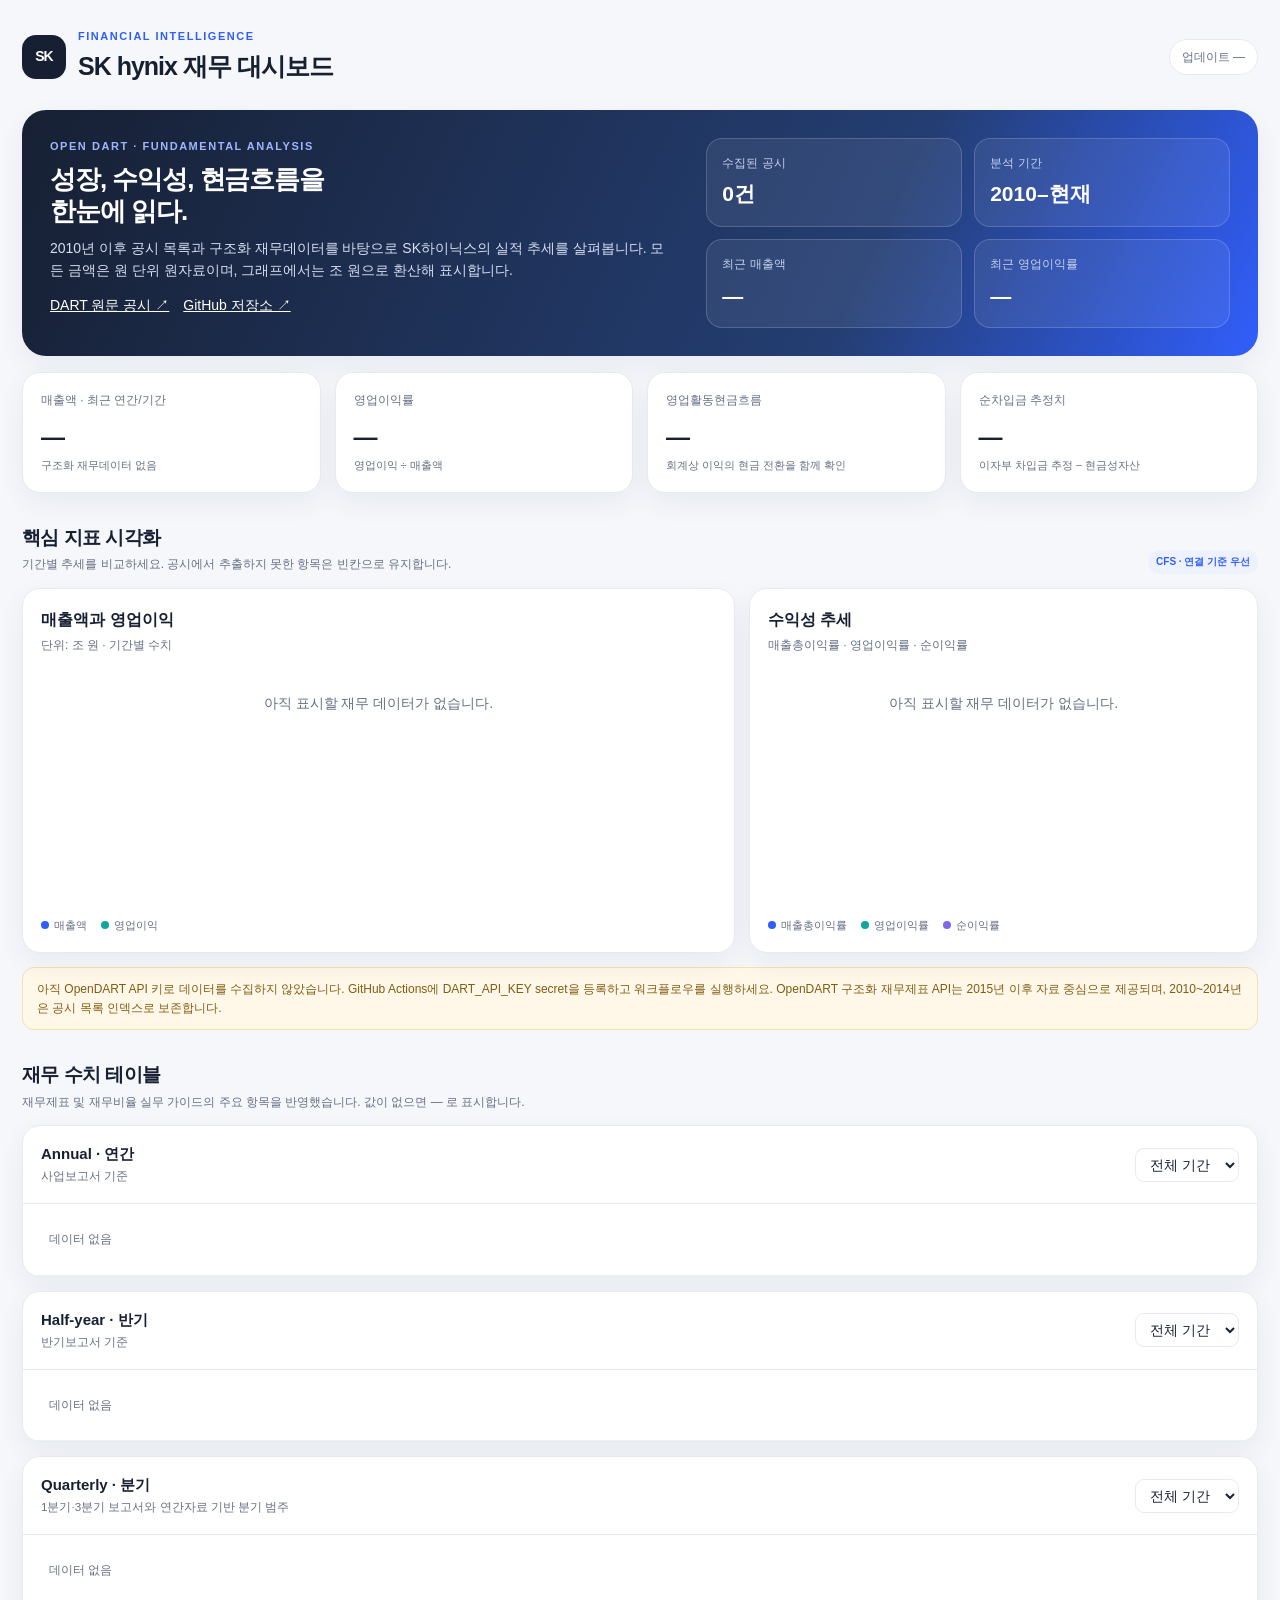
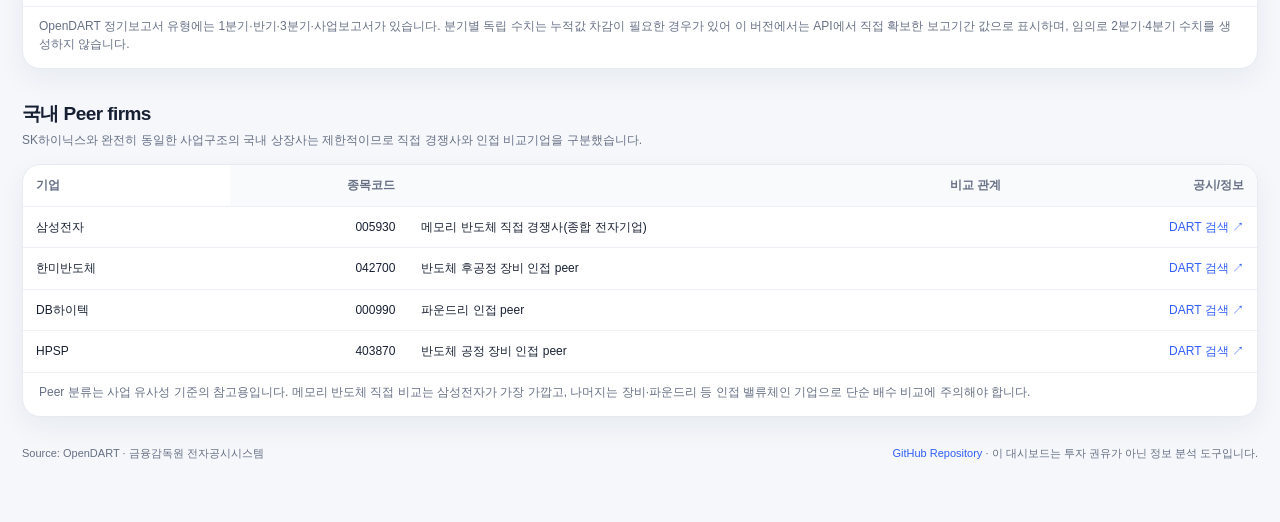
==== docs/index.html @ 1433624b "Add files via upload" ====
<!doctype html>
<html lang="ko"><head><meta charset="utf-8"><meta name="viewport" content="width=device-width,initial-scale=1"><meta name="description" content="SK hynix OpenDART 재무 데이터 분석 대시보드"><title>SK hynix | Financial Intelligence</title>
<style>
:root{--bg:#f5f7fb;--card:#fff;--ink:#172033;--muted:#667085;--line:#e6eaf1;--blue:#315efb;--teal:#10a6a0;--violet:#8067e8;--orange:#f49b43;--shadow:0 10px 28px rgba(25,40,75,.06)}*{box-sizing:border-box}body{margin:0;background:var(--bg);color:var(--ink);font:14px/1.55 Inter,-apple-system,BlinkMacSystemFont,"Segoe UI",sans-serif}a{color:var(--blue);text-decoration:none}.wrap{max-width:1320px;margin:auto;padding:28px 22px 60px}.top{display:flex;align-items:center;justify-content:space-between;gap:16px;margin-bottom:24px}.brand{display:flex;gap:12px;align-items:center}.logo{width:44px;height:44px;border-radius:14px;background:#172033;color:white;display:grid;place-items:center;font-weight:800;letter-spacing:-1px}.eyebrow{color:var(--blue);font-size:11px;font-weight:800;letter-spacing:.14em;text-transform:uppercase}.top h1{margin:2px 0 0;font-size:25px;letter-spacing:-.04em}.updated{font-size:12px;color:var(--muted);background:#fff;border:1px solid var(--line);border-radius:99px;padding:8px 12px}.hero{background:linear-gradient(115deg,#172033,#243e73 68%,#315efb);border-radius:24px;padding:28px;color:white;display:grid;grid-template-columns:1.2fr 1fr;gap:28px;box-shadow:var(--shadow)}.hero h2{font-size:26px;line-height:1.25;margin:8px 0 10px;letter-spacing:-.04em}.hero p{color:#d6def2;margin:0;max-width:620px}.hero .eyebrow{color:#9eb6ff}.hero-stats{display:grid;grid-template-columns:repeat(2,minmax(0,1fr));gap:12px}.hero-stat{padding:15px;border:1px solid #ffffff2b;background:#ffffff12;border-radius:16px}.hero-stat span{display:block;color:#c4d1ed;font-size:12px}.hero-stat strong{font-size:21px;display:block;margin-top:6px}.section-head{display:flex;justify-content:space-between;align-items:end;gap:16px;margin:30px 0 14px}.section-head h2{margin:0;font-size:19px;letter-spacing:-.03em}.section-head p{margin:3px 0 0;color:var(--muted);font-size:12px}.kpis{display:grid;grid-template-columns:repeat(4,minmax(0,1fr));gap:14px;margin-top:16px}.card{background:var(--card);border:1px solid var(--line);border-radius:18px;padding:18px;box-shadow:var(--shadow);min-width:0}.kpi-label{font-size:12px;color:var(--muted)}.kpi-value{font-size:24px;font-weight:750;letter-spacing:-.04em;margin:8px 0 2px}.kpi-note{font-size:11px;color:var(--muted)}.charts{display:grid;grid-template-columns:1.4fr 1fr;gap:14px}.chart-title{font-weight:700;margin:0 0 4px}.chart-sub{color:var(--muted);font-size:12px;margin-bottom:12px}.chart{height:250px;position:relative}.chart svg{width:100%;height:100%;overflow:visible}.legend{display:flex;gap:14px;flex-wrap:wrap;color:var(--muted);font-size:11px}.dot{display:inline-block;width:8px;height:8px;border-radius:50%;margin-right:5px}.table-card{padding:0;overflow:hidden}.table-top{display:flex;justify-content:space-between;align-items:center;padding:16px 18px;border-bottom:1px solid var(--line);gap:12px}.table-top h3{margin:0;font-size:15px}.table-top small{color:var(--muted)}.table-wrap{overflow:auto}table{border-collapse:collapse;width:100%;font-size:12px;white-space:nowrap}th,td{text-align:right;padding:11px 13px;border-bottom:1px solid #edf0f5}th{background:#f9fafc;color:#667085;font-weight:700;position:sticky;top:0}th:first-child,td:first-child{text-align:left;position:sticky;left:0;background:inherit}tbody tr:hover{background:#f8faff}.empty{padding:26px;text-align:center;color:var(--muted)}.pill{display:inline-flex;padding:4px 8px;border-radius:99px;background:#eef2ff;color:#315efb;font-size:10px;font-weight:700}.note{font-size:12px;color:var(--muted);margin-top:10px}.foot{margin-top:28px;color:var(--muted);font-size:11px;display:flex;justify-content:space-between;gap:16px;flex-wrap:wrap}.warning{background:#fff8e8;border:1px solid #f4dfae;color:#805b13;padding:12px 14px;border-radius:12px;margin-top:14px;font-size:12px}.filter{font:inherit;border:1px solid var(--line);background:white;border-radius:9px;padding:7px 10px;color:var(--ink)}@media(max-width:850px){.hero{grid-template-columns:1fr}.kpis{grid-template-columns:repeat(2,minmax(0,1fr))}.charts{grid-template-columns:1fr}.top{align-items:flex-start;flex-direction:column}}@media(max-width:480px){.wrap{padding:18px 12px 40px}.hero{padding:20px}.hero h2{font-size:22px}.kpi-value{font-size:20px}.kpis{gap:9px}.card{padding:14px}}
</style></head><body><main class="wrap">
<header class="top"><div class="brand"><div class="logo">SK</div><div><div class="eyebrow">Financial Intelligence</div><h1>SK hynix 재무 대시보드</h1></div></div><div class="updated" id="updated">데이터 불러오는 중…</div></header>
<section class="hero"><div><div class="eyebrow">OPEN DART · FUNDAMENTAL ANALYSIS</div><h2>성장, 수익성, 현금흐름을<br>한눈에 읽다.</h2><p>2010년 이후 공시 목록과 구조화 재무데이터를 바탕으로 SK하이닉스의 실적 추세를 살펴봅니다. 모든 금액은 원 단위 원자료이며, 그래프에서는 조 원으로 환산해 표시합니다.</p><p style="margin-top:14px"><a style="color:white;text-decoration:underline" href="https://dart.fss.or.kr/" target="_blank" rel="noreferrer">DART 원문 공시 ↗</a>　<a style="color:white;text-decoration:underline" href="https://github.com/HSC-Class02/jh_skhynix" target="_blank" rel="noreferrer">GitHub 저장소 ↗</a></p></div><div class="hero-stats"><div class="hero-stat"><span>수집된 공시</span><strong id="filingCount">—</strong></div><div class="hero-stat"><span>분석 기간</span><strong id="periodRange">—</strong></div><div class="hero-stat"><span>최근 매출액</span><strong id="heroRevenue">—</strong></div><div class="hero-stat"><span>최근 영업이익률</span><strong id="heroMargin">—</strong></div></div></section>
<section class="kpis"><div class="card"><div class="kpi-label">매출액 · 최근 연간/기간</div><div class="kpi-value" id="kRevenue">—</div><div class="kpi-note" id="kRevenueNote">공시 재무제표 기준</div></div><div class="card"><div class="kpi-label">영업이익률</div><div class="kpi-value" id="kMargin">—</div><div class="kpi-note">영업이익 ÷ 매출액</div></div><div class="card"><div class="kpi-label">영업활동현금흐름</div><div class="kpi-value" id="kCfo">—</div><div class="kpi-note">회계상 이익의 현금 전환을 함께 확인</div></div><div class="card"><div class="kpi-label">순차입금 추정치</div><div class="kpi-value" id="kDebt">—</div><div class="kpi-note">이자부 차입금 추정 − 현금성자산</div></div></section>
<div class="section-head"><div><h2>핵심 지표 시각화</h2><p>기간별 추세를 비교하세요. 공시에서 추출하지 못한 항목은 빈칸으로 유지합니다.</p></div><span class="pill">CFS · 연결 기준 우선</span></div>
<section class="charts"><div class="card"><h3 class="chart-title">매출액과 영업이익</h3><div class="chart-sub">단위: 조 원 · 기간별 수치</div><div class="chart" id="trendChart"><div class="empty">재무 데이터를 불러오는 중…</div></div><div class="legend"><span><i class="dot" style="background:#315efb"></i>매출액</span><span><i class="dot" style="background:#10a6a0"></i>영업이익</span></div></div><div class="card"><h3 class="chart-title">수익성 추세</h3><div class="chart-sub">매출총이익률 · 영업이익률 · 순이익률</div><div class="chart" id="marginChart"><div class="empty">재무 데이터를 불러오는 중…</div></div><div class="legend"><span><i class="dot" style="background:#315efb"></i>매출총이익률</span><span><i class="dot" style="background:#10a6a0"></i>영업이익률</span><span><i class="dot" style="background:#8067e8"></i>순이익률</span></div></div></section>
<div class="warning" id="coverageNote">참고: OpenDART 구조화 재무제표 API는 2015년 이후 자료 중심으로 제공됩니다. 2010~2014년은 공시 목록을 보존하며, 구조화 API에서 확보하지 못한 재무수치는 임의로 채우지 않습니다. 일부 비율은 원문 계정과목 표기 차이 및 평균 잔액 필요 여부에 따라 제한될 수 있습니다.</div>
<div class="section-head"><div><h2>재무 수치 테이블</h2><p>재무제표 및 재무비율 실무 가이드의 주요 항목을 반영했습니다. 값이 없으면 — 로 표시합니다.</p></div></div>
<div class="card table-card"><div class="table-top"><div><h3>Annual · 연간</h3><small>사업보고서 기준</small></div><select class="filter" id="annualLimit"><option value="all">전체 기간</option><option value="10">최근 10개</option><option value="5">최근 5개</option></select></div><div class="table-wrap"><table id="annualTable"></table></div></div>
<div class="card table-card" style="margin-top:14px"><div class="table-top"><div><h3>Half-year · 반기</h3><small>반기보고서 기준</small></div><select class="filter" id="halfLimit"><option value="all">전체 기간</option><option value="10">최근 10개</option><option value="5">최근 5개</option></select></div><div class="table-wrap"><table id="halfTable"></table></div></div>
<div class="card table-card" style="margin-top:14px"><div class="table-top"><div><h3>Quarterly · 분기</h3><small>1분기·3분기 보고서와 연간자료 기반 분기 범주</small></div><select class="filter" id="quarterLimit"><option value="all">전체 기간</option><option value="10">최근 10개</option><option value="5">최근 5개</option></select></div><div class="table-wrap"><table id="quarterTable"></table></div><div class="note" style="padding:0 16px 14px">OpenDART 정기보고서 유형에는 1분기·반기·3분기·사업보고서가 있습니다. 분기별 독립 수치는 누적값 차감이 필요한 경우가 있어 이 버전에서는 API에서 직접 확보한 보고기간 값으로 표시하며, 임의로 2분기·4분기 수치를 생성하지 않습니다.</div></div>
<div class="section-head"><div><h2>국내 Peer firms</h2><p>SK하이닉스와 완전히 동일한 사업구조의 국내 상장사는 제한적이므로 직접 경쟁사와 인접 비교기업을 구분했습니다.</p></div></div>
<div class="card table-card"><div class="table-wrap"><table id="peerTable"></table></div><div class="note" style="padding:0 16px 14px">Peer 분류는 사업 유사성 기준의 참고용입니다. 메모리 반도체 직접 비교는 삼성전자가 가장 가깝고, 나머지는 장비·파운드리 등 인접 밸류체인 기업으로 단순 배수 비교에 주의해야 합니다.</div></div>
<footer class="foot"><span>Source: OpenDART · 금융감독원 전자공시시스템</span><span><a href="https://github.com/HSC-Class02/jh_skhynix">GitHub Repository</a> · 이 대시보드는 투자 권유가 아닌 정보 분석 도구입니다.</span></footer>
</main><script>
const moneyKeys=[['매출액','revenue'],['매출총이익','gross_profit'],['판매비와관리비','sga'],['영업이익','operating_income'],['세전이익','pretax_income'],['당기순이익','net_income'],['지배주주순이익','controlling_net_income'],['총자산','total_assets'],['현금및현금성자산','cash_and_equivalents'],['매출채권','accounts_receivable'],['재고자산','inventory'],['총부채','total_liabilities'],['이자부차입금 추정','interest_bearing_debt_estimate'],['자본총계','total_equity'],['영업활동현금흐름','operating_cash_flow'],['투자활동현금흐름','investing_cash_flow'],['재무활동현금흐름','financing_cash_flow'],['CAPEX 추정','capex_estimate'],['FCF 추정','free_cash_flow_estimate']];
const ratioKeys=[['매출총이익률','gross_margin'],['영업이익률','operating_margin'],['순이익률','net_margin'],['EBITDA 마진','ebitda_margin'],['유동비율','current_ratio'],['부채비율','debt_to_equity'],['자기자본비율','equity_ratio'],['차입금의존도 추정','debt_to_assets'],['이자보상배율','interest_coverage'],['순차입금 추정','net_debt_estimate'],['CFO/순이익','cfo_to_net_income'],['매출증가율','revenue_growth'],['ROA','roa'],['ROE','roe'],['총자산회전율','total_asset_turnover'],['순차입금/EBITDA 추정','net_debt_to_ebitda']];
const fmtMoney=v=>v==null||!Number.isFinite(v)?'—':(Math.abs(v)>=1e12?(v/1e12).toFixed(2)+'조':Math.abs(v)>=1e8?(v/1e8).toFixed(1)+'억':Math.round(v).toLocaleString('ko-KR'));
const fmtRatio=(v,k)=>v==null||!Number.isFinite(v)?'—':(['gross_margin','operating_margin','net_margin','ebitda_margin','equity_ratio','debt_to_assets','revenue_growth','roa','roe'].includes(k)?(v*100).toFixed(1)+'%':(['current_ratio','debt_to_equity','interest_coverage','cfo_to_net_income','total_asset_turnover','net_debt_to_ebitda'].includes(k)?v.toFixed(2)+'x':fmtMoney(v)));
const fmtTril=v=>v==null||!Number.isFinite(v)?null:v/1e12;
function svgLineChart(el,series,labels,percent=false){const w=640,h=240,p={l:44,r:16,t:14,b:34},iw=w-p.l-p.r,ih=h-p.t-p.b;let vals=series.flatMap(s=>s.values.filter(v=>v!=null&&Number.isFinite(v)));if(!vals.length){el.innerHTML='<div class="empty">아직 표시할 재무 데이터가 없습니다.</div>';return}let min=percent?Math.min(-10,...vals):Math.min(0,...vals),max=percent?Math.max(10,...vals):Math.max(1,...vals);if(max===min)max=min+1;const x=i=>p.l+(labels.length<=1?iw/2:i*iw/(labels.length-1)),y=v=>p.t+(max-v)*ih/(max-min);let out=`<svg viewBox="0 0 ${w} ${h}" role="img" aria-label="재무 지표 선 그래프">`;for(let j=0;j<5;j++){let val=min+(max-min)*j/4,yy=y(val);out+=`<line x1="${p.l}" y1="${yy}" x2="${w-p.r}" y2="${yy}" stroke="#e9edf4"/><text x="${p.l-8}" y="${yy+4}" font-size="10" fill="#8791a4" text-anchor="end">${percent?val.toFixed(0)+'%':val.toFixed(1)}</text>`}labels.forEach((l,i)=>{if(labels.length<9||i%Math.ceil(labels.length/7)===0||i===labels.length-1)out+=`<text x="${x(i)}" y="${h-9}" font-size="10" fill="#8791a4" text-anchor="middle">${l}</text>`});series.forEach(s=>{let pts=s.values.map((v,i)=>v==null?null:`${x(i)},${y(v)}`).filter(Boolean);out+=`<polyline fill="none" stroke="${s.color}" stroke-width="2.8" stroke-linecap="round" stroke-linejoin="round" points="${pts.join(' ')}"/>`;s.values.forEach((v,i)=>{if(v!=null&&Number.isFinite(v))out+=`<circle cx="${x(i)}" cy="${y(v)}" r="3.2" fill="${s.color}"/>`})});out+='</svg>';el.innerHTML=out}
function renderTable(id,rows){const table=document.getElementById(id);const cols=[['기간',r=>r.year+' '+({annual:'Annual',half_year:'Half-year',q1:'Q1',q3:'Q3'}[r.period]||r.period)],...moneyKeys.map(([n,k])=>[n,r=>fmtMoney(r[k])]),...ratioKeys.map(([n,k])=>[n,r=>fmtRatio(r[k],k)])];table.innerHTML='<thead><tr>'+cols.map(c=>'<th>'+c[0]+'</th>').join('')+'</tr></thead><tbody>'+rows.map(r=>'<tr>'+cols.map((c,i)=>'<td>'+c[1](r)+'</td>').join('')+'</tr>').join('')+'</tbody>';if(!rows.length)table.innerHTML='<tbody><tr><td class="empty">데이터 없음</td></tr></tbody>'}
function limitRows(rows,id){const n=document.getElementById(id).value;return n==='all'?rows:rows.slice(-Number(n))}
async function init(){try{const res=await fetch('data/financials.json',{cache:'no-store'});if(!res.ok)throw new Error('data/financials.json을 찾을 수 없습니다.');const d=await res.json();const periods=(d.periods||[]).slice().sort((a,b)=>a.year-b.year||({q1:1,half_year:2,q3:3,annual:4}[a.period]||0)-({q1:1,half_year:2,q3:3,annual:4}[b.period]||0));const latest=periods[periods.length-1];document.getElementById('updated').textContent='업데이트 '+(d.updated_at||'—');document.getElementById('filingCount').textContent=(d.filings||[]).length.toLocaleString()+'건';document.getElementById('periodRange').textContent=periods.length?periods[0].year+'–'+periods[periods.length-1].year:'2010–현재';document.getElementById('heroRevenue').textContent=latest?fmtMoney(latest.revenue):'—';document.getElementById('heroMargin').textContent=latest?fmtRatio(latest.operating_margin,'operating_margin'):'—';document.getElementById('kRevenue').textContent=latest?fmtMoney(latest.revenue):'—';document.getElementById('kRevenueNote').textContent=latest?latest.year+' '+latest.period:'구조화 재무데이터 없음';document.getElementById('kMargin').textContent=latest?fmtRatio(latest.operating_margin,'operating_margin'):'—';document.getElementById('kCfo').textContent=latest?fmtMoney(latest.operating_cash_flow):'—';document.getElementById('kDebt').textContent=latest?fmtMoney(latest.net_debt_estimate):'—';
const chartRows=periods.filter(r=>r.revenue!=null);const trend=chartRows.slice(-10), labels=trend.map(r=>String(r.year)+(r.period==='annual'?' A':r.period==='half_year'?' H':r.period==='q1'?' Q1':' Q3'));svgLineChart(document.getElementById('trendChart'),[{name:'매출액',color:'#315efb',values:trend.map(r=>fmtTril(r.revenue))},{name:'영업이익',color:'#10a6a0',values:trend.map(r=>fmtTril(r.operating_income))}],labels,false);const mr=chartRows.slice(-10);svgLineChart(document.getElementById('marginChart'),[{name:'매출총이익률',color:'#315efb',values:mr.map(r=>r.gross_margin==null?null:r.gross_margin*100)},{name:'영업이익률',color:'#10a6a0',values:mr.map(r=>r.operating_margin==null?null:r.operating_margin*100)},{name:'순이익률',color:'#8067e8',values:mr.map(r=>r.net_margin==null?null:r.net_margin*100)}],mr.map(r=>String(r.year)+(r.period==='annual'?' A':r.period==='half_year'?' H':r.period==='q1'?' Q1':' Q3')),true);
const annual=periods.filter(r=>r.period==='annual'),half=periods.filter(r=>r.period==='half_year'),quarter=periods.filter(r=>['q1','q3'].includes(r.period));const rerender=()=>{renderTable('annualTable',limitRows(annual,'annualLimit'));renderTable('halfTable',limitRows(half,'halfLimit'));renderTable('quarterTable',limitRows(quarter,'quarterLimit'))};['annualLimit','halfLimit','quarterLimit'].forEach(id=>document.getElementById(id).addEventListener('change',rerender));rerender();const peers=d.peer_firms||[];document.getElementById('peerTable').innerHTML='<thead><tr><th>기업</th><th>종목코드</th><th>비교 관계</th><th>공시/정보</th></tr></thead><tbody>'+peers.map(p=>`<tr><td style="text-align:left">${p.name}</td><td>${p.ticker}</td><td style="text-align:left">${p.relationship}</td><td><a href="https://dart.fss.or.kr/dsab001/main.do?autoSearch=true&textCrpNm=${encodeURIComponent(p.name)}" target="_blank" rel="noreferrer">DART 검색 ↗</a></td></tr>`).join('')+'</tbody>';document.getElementById('coverageNote').textContent=d.data_note||'자료 범위 및 산출 기준을 확인하세요.';
}catch(e){document.getElementById('updated').textContent='데이터 로드 실패';document.querySelectorAll('.chart').forEach(el=>el.innerHTML='<div class="empty">데이터를 불러오지 못했습니다. GitHub Actions 실행 로그와 docs/data/financials.json을 확인하세요.</div>');console.error(e)}}init();
</script></body></html>
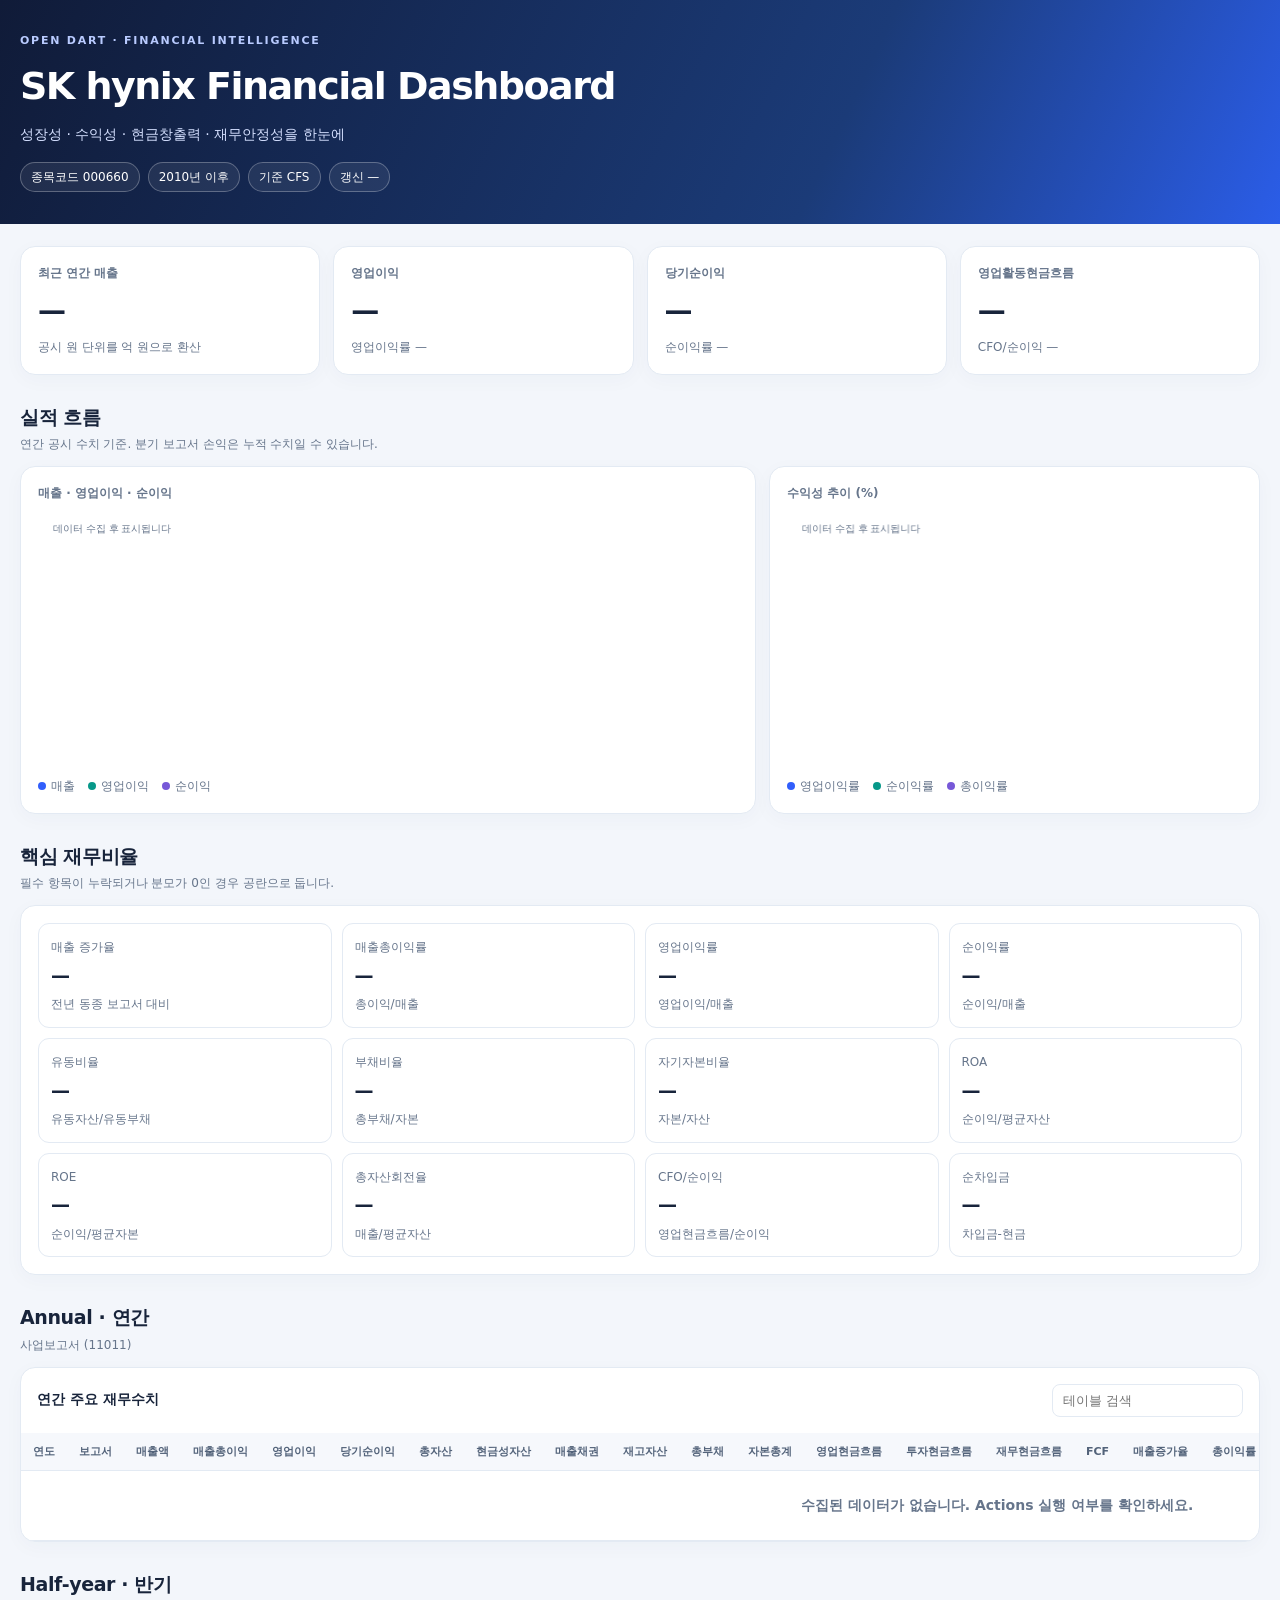
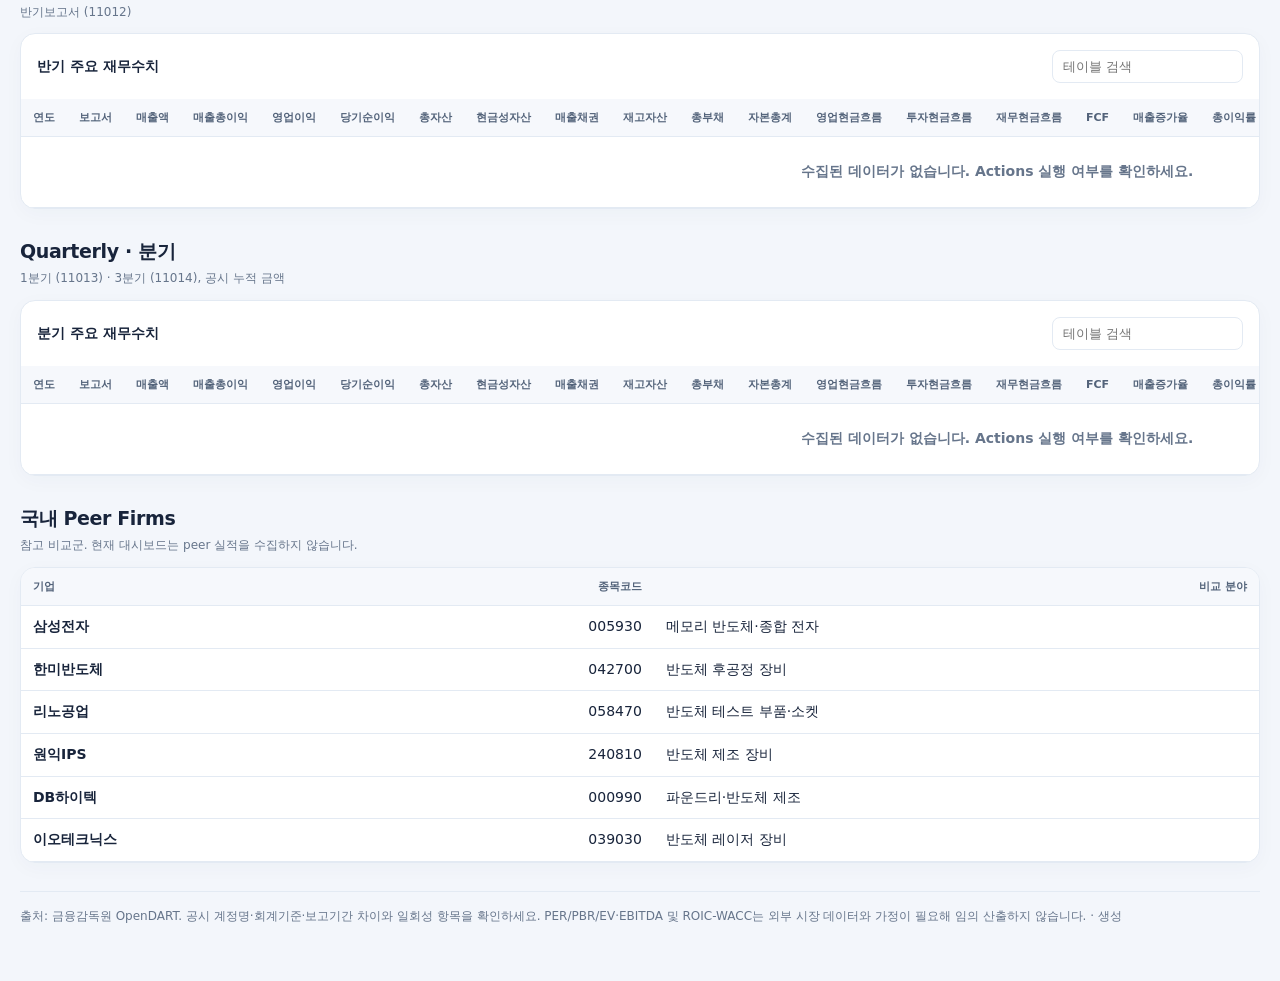
==== commit f745dabf: "Add files via upload" ====
--- a/docs/index.html
+++ b/docs/index.html
@@ -1,32 +1,34 @@
-<!doctype html>
-<html lang="ko"><head><meta charset="utf-8"><meta name="viewport" content="width=device-width,initial-scale=1"><meta name="description" content="SK hynix OpenDART 재무 데이터 분석 대시보드"><title>SK hynix | Financial Intelligence</title>
-<style>
-:root{--bg:#f5f7fb;--card:#fff;--ink:#172033;--muted:#667085;--line:#e6eaf1;--blue:#315efb;--teal:#10a6a0;--violet:#8067e8;--orange:#f49b43;--shadow:0 10px 28px rgba(25,40,75,.06)}*{box-sizing:border-box}body{margin:0;background:var(--bg);color:var(--ink);font:14px/1.55 Inter,-apple-system,BlinkMacSystemFont,"Segoe UI",sans-serif}a{color:var(--blue);text-decoration:none}.wrap{max-width:1320px;margin:auto;padding:28px 22px 60px}.top{display:flex;align-items:center;justify-content:space-between;gap:16px;margin-bottom:24px}.brand{display:flex;gap:12px;align-items:center}.logo{width:44px;height:44px;border-radius:14px;background:#172033;color:white;display:grid;place-items:center;font-weight:800;letter-spacing:-1px}.eyebrow{color:var(--blue);font-size:11px;font-weight:800;letter-spacing:.14em;text-transform:uppercase}.top h1{margin:2px 0 0;font-size:25px;letter-spacing:-.04em}.updated{font-size:12px;color:var(--muted);background:#fff;border:1px solid var(--line);border-radius:99px;padding:8px 12px}.hero{background:linear-gradient(115deg,#172033,#243e73 68%,#315efb);border-radius:24px;padding:28px;color:white;display:grid;grid-template-columns:1.2fr 1fr;gap:28px;box-shadow:var(--shadow)}.hero h2{font-size:26px;line-height:1.25;margin:8px 0 10px;letter-spacing:-.04em}.hero p{color:#d6def2;margin:0;max-width:620px}.hero .eyebrow{color:#9eb6ff}.hero-stats{display:grid;grid-template-columns:repeat(2,minmax(0,1fr));gap:12px}.hero-stat{padding:15px;border:1px solid #ffffff2b;background:#ffffff12;border-radius:16px}.hero-stat span{display:block;color:#c4d1ed;font-size:12px}.hero-stat strong{font-size:21px;display:block;margin-top:6px}.section-head{display:flex;justify-content:space-between;align-items:end;gap:16px;margin:30px 0 14px}.section-head h2{margin:0;font-size:19px;letter-spacing:-.03em}.section-head p{margin:3px 0 0;color:var(--muted);font-size:12px}.kpis{display:grid;grid-template-columns:repeat(4,minmax(0,1fr));gap:14px;margin-top:16px}.card{background:var(--card);border:1px solid var(--line);border-radius:18px;padding:18px;box-shadow:var(--shadow);min-width:0}.kpi-label{font-size:12px;color:var(--muted)}.kpi-value{font-size:24px;font-weight:750;letter-spacing:-.04em;margin:8px 0 2px}.kpi-note{font-size:11px;color:var(--muted)}.charts{display:grid;grid-template-columns:1.4fr 1fr;gap:14px}.chart-title{font-weight:700;margin:0 0 4px}.chart-sub{color:var(--muted);font-size:12px;margin-bottom:12px}.chart{height:250px;position:relative}.chart svg{width:100%;height:100%;overflow:visible}.legend{display:flex;gap:14px;flex-wrap:wrap;color:var(--muted);font-size:11px}.dot{display:inline-block;width:8px;height:8px;border-radius:50%;margin-right:5px}.table-card{padding:0;overflow:hidden}.table-top{display:flex;justify-content:space-between;align-items:center;padding:16px 18px;border-bottom:1px solid var(--line);gap:12px}.table-top h3{margin:0;font-size:15px}.table-top small{color:var(--muted)}.table-wrap{overflow:auto}table{border-collapse:collapse;width:100%;font-size:12px;white-space:nowrap}th,td{text-align:right;padding:11px 13px;border-bottom:1px solid #edf0f5}th{background:#f9fafc;color:#667085;font-weight:700;position:sticky;top:0}th:first-child,td:first-child{text-align:left;position:sticky;left:0;background:inherit}tbody tr:hover{background:#f8faff}.empty{padding:26px;text-align:center;color:var(--muted)}.pill{display:inline-flex;padding:4px 8px;border-radius:99px;background:#eef2ff;color:#315efb;font-size:10px;font-weight:700}.note{font-size:12px;color:var(--muted);margin-top:10px}.foot{margin-top:28px;color:var(--muted);font-size:11px;display:flex;justify-content:space-between;gap:16px;flex-wrap:wrap}.warning{background:#fff8e8;border:1px solid #f4dfae;color:#805b13;padding:12px 14px;border-radius:12px;margin-top:14px;font-size:12px}.filter{font:inherit;border:1px solid var(--line);background:white;border-radius:9px;padding:7px 10px;color:var(--ink)}@media(max-width:850px){.hero{grid-template-columns:1fr}.kpis{grid-template-columns:repeat(2,minmax(0,1fr))}.charts{grid-template-columns:1fr}.top{align-items:flex-start;flex-direction:column}}@media(max-width:480px){.wrap{padding:18px 12px 40px}.hero{padding:20px}.hero h2{font-size:22px}.kpi-value{font-size:20px}.kpis{gap:9px}.card{padding:14px}}
-</style></head><body><main class="wrap">
-<header class="top"><div class="brand"><div class="logo">SK</div><div><div class="eyebrow">Financial Intelligence</div><h1>SK hynix 재무 대시보드</h1></div></div><div class="updated" id="updated">데이터 불러오는 중…</div></header>
-<section class="hero"><div><div class="eyebrow">OPEN DART · FUNDAMENTAL ANALYSIS</div><h2>성장, 수익성, 현금흐름을<br>한눈에 읽다.</h2><p>2010년 이후 공시 목록과 구조화 재무데이터를 바탕으로 SK하이닉스의 실적 추세를 살펴봅니다. 모든 금액은 원 단위 원자료이며, 그래프에서는 조 원으로 환산해 표시합니다.</p><p style="margin-top:14px"><a style="color:white;text-decoration:underline" href="https://dart.fss.or.kr/" target="_blank" rel="noreferrer">DART 원문 공시 ↗</a>　<a style="color:white;text-decoration:underline" href="https://github.com/HSC-Class02/jh_skhynix" target="_blank" rel="noreferrer">GitHub 저장소 ↗</a></p></div><div class="hero-stats"><div class="hero-stat"><span>수집된 공시</span><strong id="filingCount">—</strong></div><div class="hero-stat"><span>분석 기간</span><strong id="periodRange">—</strong></div><div class="hero-stat"><span>최근 매출액</span><strong id="heroRevenue">—</strong></div><div class="hero-stat"><span>최근 영업이익률</span><strong id="heroMargin">—</strong></div></div></section>
-<section class="kpis"><div class="card"><div class="kpi-label">매출액 · 최근 연간/기간</div><div class="kpi-value" id="kRevenue">—</div><div class="kpi-note" id="kRevenueNote">공시 재무제표 기준</div></div><div class="card"><div class="kpi-label">영업이익률</div><div class="kpi-value" id="kMargin">—</div><div class="kpi-note">영업이익 ÷ 매출액</div></div><div class="card"><div class="kpi-label">영업활동현금흐름</div><div class="kpi-value" id="kCfo">—</div><div class="kpi-note">회계상 이익의 현금 전환을 함께 확인</div></div><div class="card"><div class="kpi-label">순차입금 추정치</div><div class="kpi-value" id="kDebt">—</div><div class="kpi-note">이자부 차입금 추정 − 현금성자산</div></div></section>
-<div class="section-head"><div><h2>핵심 지표 시각화</h2><p>기간별 추세를 비교하세요. 공시에서 추출하지 못한 항목은 빈칸으로 유지합니다.</p></div><span class="pill">CFS · 연결 기준 우선</span></div>
-<section class="charts"><div class="card"><h3 class="chart-title">매출액과 영업이익</h3><div class="chart-sub">단위: 조 원 · 기간별 수치</div><div class="chart" id="trendChart"><div class="empty">재무 데이터를 불러오는 중…</div></div><div class="legend"><span><i class="dot" style="background:#315efb"></i>매출액</span><span><i class="dot" style="background:#10a6a0"></i>영업이익</span></div></div><div class="card"><h3 class="chart-title">수익성 추세</h3><div class="chart-sub">매출총이익률 · 영업이익률 · 순이익률</div><div class="chart" id="marginChart"><div class="empty">재무 데이터를 불러오는 중…</div></div><div class="legend"><span><i class="dot" style="background:#315efb"></i>매출총이익률</span><span><i class="dot" style="background:#10a6a0"></i>영업이익률</span><span><i class="dot" style="background:#8067e8"></i>순이익률</span></div></div></section>
-<div class="warning" id="coverageNote">참고: OpenDART 구조화 재무제표 API는 2015년 이후 자료 중심으로 제공됩니다. 2010~2014년은 공시 목록을 보존하며, 구조화 API에서 확보하지 못한 재무수치는 임의로 채우지 않습니다. 일부 비율은 원문 계정과목 표기 차이 및 평균 잔액 필요 여부에 따라 제한될 수 있습니다.</div>
-<div class="section-head"><div><h2>재무 수치 테이블</h2><p>재무제표 및 재무비율 실무 가이드의 주요 항목을 반영했습니다. 값이 없으면 — 로 표시합니다.</p></div></div>
-<div class="card table-card"><div class="table-top"><div><h3>Annual · 연간</h3><small>사업보고서 기준</small></div><select class="filter" id="annualLimit"><option value="all">전체 기간</option><option value="10">최근 10개</option><option value="5">최근 5개</option></select></div><div class="table-wrap"><table id="annualTable"></table></div></div>
-<div class="card table-card" style="margin-top:14px"><div class="table-top"><div><h3>Half-year · 반기</h3><small>반기보고서 기준</small></div><select class="filter" id="halfLimit"><option value="all">전체 기간</option><option value="10">최근 10개</option><option value="5">최근 5개</option></select></div><div class="table-wrap"><table id="halfTable"></table></div></div>
-<div class="card table-card" style="margin-top:14px"><div class="table-top"><div><h3>Quarterly · 분기</h3><small>1분기·3분기 보고서와 연간자료 기반 분기 범주</small></div><select class="filter" id="quarterLimit"><option value="all">전체 기간</option><option value="10">최근 10개</option><option value="5">최근 5개</option></select></div><div class="table-wrap"><table id="quarterTable"></table></div><div class="note" style="padding:0 16px 14px">OpenDART 정기보고서 유형에는 1분기·반기·3분기·사업보고서가 있습니다. 분기별 독립 수치는 누적값 차감이 필요한 경우가 있어 이 버전에서는 API에서 직접 확보한 보고기간 값으로 표시하며, 임의로 2분기·4분기 수치를 생성하지 않습니다.</div></div>
-<div class="section-head"><div><h2>국내 Peer firms</h2><p>SK하이닉스와 완전히 동일한 사업구조의 국내 상장사는 제한적이므로 직접 경쟁사와 인접 비교기업을 구분했습니다.</p></div></div>
-<div class="card table-card"><div class="table-wrap"><table id="peerTable"></table></div><div class="note" style="padding:0 16px 14px">Peer 분류는 사업 유사성 기준의 참고용입니다. 메모리 반도체 직접 비교는 삼성전자가 가장 가깝고, 나머지는 장비·파운드리 등 인접 밸류체인 기업으로 단순 배수 비교에 주의해야 합니다.</div></div>
-<footer class="foot"><span>Source: OpenDART · 금융감독원 전자공시시스템</span><span><a href="https://github.com/HSC-Class02/jh_skhynix">GitHub Repository</a> · 이 대시보드는 투자 권유가 아닌 정보 분석 도구입니다.</span></footer>
-</main><script>
-const moneyKeys=[['매출액','revenue'],['매출총이익','gross_profit'],['판매비와관리비','sga'],['영업이익','operating_income'],['세전이익','pretax_income'],['당기순이익','net_income'],['지배주주순이익','controlling_net_income'],['총자산','total_assets'],['현금및현금성자산','cash_and_equivalents'],['매출채권','accounts_receivable'],['재고자산','inventory'],['총부채','total_liabilities'],['이자부차입금 추정','interest_bearing_debt_estimate'],['자본총계','total_equity'],['영업활동현금흐름','operating_cash_flow'],['투자활동현금흐름','investing_cash_flow'],['재무활동현금흐름','financing_cash_flow'],['CAPEX 추정','capex_estimate'],['FCF 추정','free_cash_flow_estimate']];
-const ratioKeys=[['매출총이익률','gross_margin'],['영업이익률','operating_margin'],['순이익률','net_margin'],['EBITDA 마진','ebitda_margin'],['유동비율','current_ratio'],['부채비율','debt_to_equity'],['자기자본비율','equity_ratio'],['차입금의존도 추정','debt_to_assets'],['이자보상배율','interest_coverage'],['순차입금 추정','net_debt_estimate'],['CFO/순이익','cfo_to_net_income'],['매출증가율','revenue_growth'],['ROA','roa'],['ROE','roe'],['총자산회전율','total_asset_turnover'],['순차입금/EBITDA 추정','net_debt_to_ebitda']];
-const fmtMoney=v=>v==null||!Number.isFinite(v)?'—':(Math.abs(v)>=1e12?(v/1e12).toFixed(2)+'조':Math.abs(v)>=1e8?(v/1e8).toFixed(1)+'억':Math.round(v).toLocaleString('ko-KR'));
-const fmtRatio=(v,k)=>v==null||!Number.isFinite(v)?'—':(['gross_margin','operating_margin','net_margin','ebitda_margin','equity_ratio','debt_to_assets','revenue_growth','roa','roe'].includes(k)?(v*100).toFixed(1)+'%':(['current_ratio','debt_to_equity','interest_coverage','cfo_to_net_income','total_asset_turnover','net_debt_to_ebitda'].includes(k)?v.toFixed(2)+'x':fmtMoney(v)));
-const fmtTril=v=>v==null||!Number.isFinite(v)?null:v/1e12;
-function svgLineChart(el,series,labels,percent=false){const w=640,h=240,p={l:44,r:16,t:14,b:34},iw=w-p.l-p.r,ih=h-p.t-p.b;let vals=series.flatMap(s=>s.values.filter(v=>v!=null&&Number.isFinite(v)));if(!vals.length){el.innerHTML='<div class="empty">아직 표시할 재무 데이터가 없습니다.</div>';return}let min=percent?Math.min(-10,...vals):Math.min(0,...vals),max=percent?Math.max(10,...vals):Math.max(1,...vals);if(max===min)max=min+1;const x=i=>p.l+(labels.length<=1?iw/2:i*iw/(labels.length-1)),y=v=>p.t+(max-v)*ih/(max-min);let out=`<svg viewBox="0 0 ${w} ${h}" role="img" aria-label="재무 지표 선 그래프">`;for(let j=0;j<5;j++){let val=min+(max-min)*j/4,yy=y(val);out+=`<line x1="${p.l}" y1="${yy}" x2="${w-p.r}" y2="${yy}" stroke="#e9edf4"/><text x="${p.l-8}" y="${yy+4}" font-size="10" fill="#8791a4" text-anchor="end">${percent?val.toFixed(0)+'%':val.toFixed(1)}</text>`}labels.forEach((l,i)=>{if(labels.length<9||i%Math.ceil(labels.length/7)===0||i===labels.length-1)out+=`<text x="${x(i)}" y="${h-9}" font-size="10" fill="#8791a4" text-anchor="middle">${l}</text>`});series.forEach(s=>{let pts=s.values.map((v,i)=>v==null?null:`${x(i)},${y(v)}`).filter(Boolean);out+=`<polyline fill="none" stroke="${s.color}" stroke-width="2.8" stroke-linecap="round" stroke-linejoin="round" points="${pts.join(' ')}"/>`;s.values.forEach((v,i)=>{if(v!=null&&Number.isFinite(v))out+=`<circle cx="${x(i)}" cy="${y(v)}" r="3.2" fill="${s.color}"/>`})});out+='</svg>';el.innerHTML=out}
-function renderTable(id,rows){const table=document.getElementById(id);const cols=[['기간',r=>r.year+' '+({annual:'Annual',half_year:'Half-year',q1:'Q1',q3:'Q3'}[r.period]||r.period)],...moneyKeys.map(([n,k])=>[n,r=>fmtMoney(r[k])]),...ratioKeys.map(([n,k])=>[n,r=>fmtRatio(r[k],k)])];table.innerHTML='<thead><tr>'+cols.map(c=>'<th>'+c[0]+'</th>').join('')+'</tr></thead><tbody>'+rows.map(r=>'<tr>'+cols.map((c,i)=>'<td>'+c[1](r)+'</td>').join('')+'</tr>').join('')+'</tbody>';if(!rows.length)table.innerHTML='<tbody><tr><td class="empty">데이터 없음</td></tr></tbody>'}
-function limitRows(rows,id){const n=document.getElementById(id).value;return n==='all'?rows:rows.slice(-Number(n))}
-async function init(){try{const res=await fetch('data/financials.json',{cache:'no-store'});if(!res.ok)throw new Error('data/financials.json을 찾을 수 없습니다.');const d=await res.json();const periods=(d.periods||[]).slice().sort((a,b)=>a.year-b.year||({q1:1,half_year:2,q3:3,annual:4}[a.period]||0)-({q1:1,half_year:2,q3:3,annual:4}[b.period]||0));const latest=periods[periods.length-1];document.getElementById('updated').textContent='업데이트 '+(d.updated_at||'—');document.getElementById('filingCount').textContent=(d.filings||[]).length.toLocaleString()+'건';document.getElementById('periodRange').textContent=periods.length?periods[0].year+'–'+periods[periods.length-1].year:'2010–현재';document.getElementById('heroRevenue').textContent=latest?fmtMoney(latest.revenue):'—';document.getElementById('heroMargin').textContent=latest?fmtRatio(latest.operating_margin,'operating_margin'):'—';document.getElementById('kRevenue').textContent=latest?fmtMoney(latest.revenue):'—';document.getElementById('kRevenueNote').textContent=latest?latest.year+' '+latest.period:'구조화 재무데이터 없음';document.getElementById('kMargin').textContent=latest?fmtRatio(latest.operating_margin,'operating_margin'):'—';document.getElementById('kCfo').textContent=latest?fmtMoney(latest.operating_cash_flow):'—';document.getElementById('kDebt').textContent=latest?fmtMoney(latest.net_debt_estimate):'—';
-const chartRows=periods.filter(r=>r.revenue!=null);const trend=chartRows.slice(-10), labels=trend.map(r=>String(r.year)+(r.period==='annual'?' A':r.period==='half_year'?' H':r.period==='q1'?' Q1':' Q3'));svgLineChart(document.getElementById('trendChart'),[{name:'매출액',color:'#315efb',values:trend.map(r=>fmtTril(r.revenue))},{name:'영업이익',color:'#10a6a0',values:trend.map(r=>fmtTril(r.operating_income))}],labels,false);const mr=chartRows.slice(-10);svgLineChart(document.getElementById('marginChart'),[{name:'매출총이익률',color:'#315efb',values:mr.map(r=>r.gross_margin==null?null:r.gross_margin*100)},{name:'영업이익률',color:'#10a6a0',values:mr.map(r=>r.operating_margin==null?null:r.operating_margin*100)},{name:'순이익률',color:'#8067e8',values:mr.map(r=>r.net_margin==null?null:r.net_margin*100)}],mr.map(r=>String(r.year)+(r.period==='annual'?' A':r.period==='half_year'?' H':r.period==='q1'?' Q1':' Q3')),true);
-const annual=periods.filter(r=>r.period==='annual'),half=periods.filter(r=>r.period==='half_year'),quarter=periods.filter(r=>['q1','q3'].includes(r.period));const rerender=()=>{renderTable('annualTable',limitRows(annual,'annualLimit'));renderTable('halfTable',limitRows(half,'halfLimit'));renderTable('quarterTable',limitRows(quarter,'quarterLimit'))};['annualLimit','halfLimit','quarterLimit'].forEach(id=>document.getElementById(id).addEventListener('change',rerender));rerender();const peers=d.peer_firms||[];document.getElementById('peerTable').innerHTML='<thead><tr><th>기업</th><th>종목코드</th><th>비교 관계</th><th>공시/정보</th></tr></thead><tbody>'+peers.map(p=>`<tr><td style="text-align:left">${p.name}</td><td>${p.ticker}</td><td style="text-align:left">${p.relationship}</td><td><a href="https://dart.fss.or.kr/dsab001/main.do?autoSearch=true&textCrpNm=${encodeURIComponent(p.name)}" target="_blank" rel="noreferrer">DART 검색 ↗</a></td></tr>`).join('')+'</tbody>';document.getElementById('coverageNote').textContent=d.data_note||'자료 범위 및 산출 기준을 확인하세요.';
-}catch(e){document.getElementById('updated').textContent='데이터 로드 실패';document.querySelectorAll('.chart').forEach(el=>el.innerHTML='<div class="empty">데이터를 불러오지 못했습니다. GitHub Actions 실행 로그와 docs/data/financials.json을 확인하세요.</div>');console.error(e)}}init();
-</script></body></html>
+<!doctype html><html lang="ko"><head><meta charset="utf-8"><meta name="viewport" content="width=device-width,initial-scale=1"><title>SK hynix Financial Dashboard</title><style>
+:root{--bg:#f3f6fb;--card:#fff;--ink:#18243b;--muted:#66758b;--line:#e3eaf3;--blue:#315efb;--teal:#079889;--purple:#7758d8}
+*{box-sizing:border-box}body{margin:0;background:var(--bg);color:var(--ink);font:14px/1.55 Inter,"Noto Sans KR",system-ui,sans-serif}header{padding:32px max(20px,calc((100vw - 1320px)/2));background:linear-gradient(115deg,#101b38,#1b3b78 65%,#2b5de8);color:white}.eyebrow{color:#b9cbff;font-size:11px;letter-spacing:.16em;font-weight:800}h1{font-size:clamp(26px,3vw,38px);margin:8px 0;letter-spacing:-.04em}.sub{color:#d5e0ff}.meta{display:flex;gap:8px;flex-wrap:wrap;margin-top:16px}.pill{border:1px solid #ffffff45;background:#ffffff12;border-radius:999px;padding:5px 10px;font-size:12px}.wrap{max-width:1320px;margin:auto;padding:22px 20px 55px}.kpis{display:grid;grid-template-columns:repeat(4,minmax(0,1fr));gap:13px}.card{background:var(--card);border:1px solid var(--line);border-radius:15px;padding:17px;box-shadow:0 5px 20px #1a376108;min-width:0}.label{font-size:12px;color:var(--muted);font-weight:700}.value{font-size:clamp(20px,2.4vw,28px);font-weight:800;letter-spacing:-.04em;margin:6px 0}.muted{color:var(--muted);font-size:12px}.section{display:flex;justify-content:space-between;align-items:end;margin:28px 0 12px}.section h2{font-size:19px;margin:0;letter-spacing:-.02em}.section p{margin:3px 0 0;color:var(--muted);font-size:12px}.charts{display:grid;grid-template-columns:1.5fr 1fr;gap:13px}.chart{height:275px}.chart canvas{width:100%;height:100%}.legend{display:flex;gap:13px;flex-wrap:wrap;color:var(--muted);font-size:12px}.dot{display:inline-block;width:8px;height:8px;border-radius:50%;margin-right:5px}.ratios{display:grid;grid-template-columns:repeat(4,minmax(0,1fr));gap:10px}.ratio{border:1px solid var(--line);border-radius:11px;padding:12px}.ratio strong{display:block;font-size:19px;margin:3px 0}.table-card{padding:0;overflow:hidden}.table-head{padding:16px;display:flex;justify-content:space-between;align-items:center;gap:10px;flex-wrap:wrap}.search{border:1px solid var(--line);border-radius:8px;padding:8px 10px}.table-wrap{overflow:auto}table{border-collapse:collapse;width:100%;white-space:nowrap;font-variant-numeric:tabular-nums}th,td{padding:10px 12px;border-bottom:1px solid var(--line);text-align:right}th{background:#f6f8fc;color:#53637a;font-size:11px;position:sticky;top:0}th:first-child,td:first-child{text-align:left}tbody tr:hover{background:#f6f9ff}td:first-child{font-weight:700}.empty{color:var(--muted);text-align:center!important;padding:24px}.footer{margin-top:28px;border-top:1px solid var(--line);padding-top:15px;color:var(--muted);font-size:12px}@media(max-width:900px){.kpis{grid-template-columns:repeat(2,minmax(0,1fr))}.charts{grid-template-columns:1fr}.ratios{grid-template-columns:repeat(2,minmax(0,1fr))}}@media(max-width:500px){.wrap{padding:14px 10px}.card{padding:12px}.chart{height:230px}}
+</style></head><body><header><div class="eyebrow">OPEN DART · FINANCIAL INTELLIGENCE</div><h1>SK hynix Financial Dashboard</h1><div class="sub">성장성 · 수익성 · 현금창출력 · 재무안정성을 한눈에</div><div class="meta"><span class="pill">종목코드 000660</span><span class="pill">2010년 이후</span><span class="pill" id="basis">재무제표 기준</span><span class="pill" id="updated">갱신 정보</span></div></header><main class="wrap">
+<div class="kpis" id="kpis"></div><div class="section"><div><h2>실적 흐름</h2><p>연간 공시 수치 기준. 분기 보고서 손익은 누적 수치일 수 있습니다.</p></div></div>
+<div class="charts"><section class="card"><div class="label">매출 · 영업이익 · 순이익</div><div class="chart"><canvas id="trend"></canvas></div><div class="legend"><span><i class="dot" style="background:#315efb"></i>매출</span><span><i class="dot" style="background:#079889"></i>영업이익</span><span><i class="dot" style="background:#7758d8"></i>순이익</span></div></section><section class="card"><div class="label">수익성 추이 (%)</div><div class="chart"><canvas id="margin"></canvas></div><div class="legend"><span><i class="dot" style="background:#315efb"></i>영업이익률</span><span><i class="dot" style="background:#079889"></i>순이익률</span><span><i class="dot" style="background:#7758d8"></i>총이익률</span></div></section></div>
+<div class="section"><div><h2>핵심 재무비율</h2><p>필수 항목이 누락되거나 분모가 0인 경우 공란으로 둡니다.</p></div></div><section class="card"><div class="ratios" id="ratios"></div></section>
+<div class="section"><div><h2>Annual · 연간</h2><p>사업보고서 (11011)</p></div></div><section class="card table-card"><div class="table-head"><b>연간 주요 재무수치</b><input class="search" data-table="annual" placeholder="테이블 검색"></div><div class="table-wrap"><table id="annual"></table></div></section>
+<div class="section"><div><h2>Half-year · 반기</h2><p>반기보고서 (11012)</p></div></div><section class="card table-card"><div class="table-head"><b>반기 주요 재무수치</b><input class="search" data-table="half" placeholder="테이블 검색"></div><div class="table-wrap"><table id="half"></table></div></section>
+<div class="section"><div><h2>Quarterly · 분기</h2><p>1분기 (11013) · 3분기 (11014), 공시 누적 금액</p></div></div><section class="card table-card"><div class="table-head"><b>분기 주요 재무수치</b><input class="search" data-table="quarter" placeholder="테이블 검색"></div><div class="table-wrap"><table id="quarter"></table></div></section>
+<div class="section"><div><h2>국내 Peer Firms</h2><p>참고 비교군. 현재 대시보드는 peer 실적을 수집하지 않습니다.</p></div></div><section class="card table-card"><div class="table-wrap"><table id="peers"></table></div></section>
+<div class="footer">출처: 금융감독원 OpenDART. 공시 계정명·회계기준·보고기간 차이와 일회성 항목을 확인하세요. PER/PBR/EV·EBITDA 및 ROIC-WACC는 외부 시장 데이터와 가정이 필요해 임의 산출하지 않습니다. <span id="generated"></span></div></main>
+<script>
+const F=(v,d=1)=>v==null||!Number.isFinite(Number(v))?'—':Number(v).toLocaleString('ko-KR',{maximumFractionDigits:d,minimumFractionDigits:d});
+const M=v=>v==null?'—':F(Number(v)/1e8,0)+' 억원';const P=v=>v==null?'—':F(v,1)+'%';
+const COLS=[['year','연도'],['report_code','보고서'],['revenue','매출액'],['gross_profit','매출총이익'],['operating_profit','영업이익'],['net_income','당기순이익'],['assets','총자산'],['cash','현금성자산'],['receivables','매출채권'],['inventory','재고자산'],['liabilities','총부채'],['equity','자본총계'],['cfo','영업현금흐름'],['cfi','투자현금흐름'],['cff','재무현금흐름'],['fcf','FCF'],['revenue_growth_pct','매출증가율'],['gross_margin_pct','총이익률'],['operating_margin_pct','영업이익률'],['net_margin_pct','순이익률'],['current_ratio_pct','유동비율'],['debt_ratio_pct','부채비율'],['equity_ratio_pct','자기자본비율'],['roa_pct','ROA'],['roe_pct','ROE'],['asset_turnover','자산회전율'],['cfo_to_net_income_pct','CFO/순이익'],['net_debt','순차입금']];
+const MONEY=new Set(['revenue','gross_profit','operating_profit','net_income','assets','cash','receivables','inventory','liabilities','equity','cfo','cfi','cff','fcf','net_debt']);
+const PCTS=new Set(['revenue_growth_pct','gross_margin_pct','operating_margin_pct','net_margin_pct','current_ratio_pct','debt_ratio_pct','equity_ratio_pct','roa_pct','roe_pct','cfo_to_net_income_pct']);
+let D={periods:[],peers:[]};
+async function start(){try{let r=await fetch('data/financials.json');if(!r.ok)throw Error();D=await r.json();render()}catch(e){document.getElementById('kpis').innerHTML='<section class="card" style="grid-column:1/-1">데이터가 아직 없습니다. GitHub Actions에서 Update DART financial data를 실행하고 data/financials.json 생성 여부를 확인하세요.</section>'}}
+function latest(){return [...D.periods].filter(x=>x.type==='annual').sort((a,b)=>b.year-a.year)[0]||D.periods[D.periods.length-1]||{}}
+function render(){let p=latest(),a=p.accounts||{};document.getElementById('basis').textContent='기준 '+(D.accounting_basis||'—');document.getElementById('updated').textContent='갱신 '+(D.generated_at||'—');document.getElementById('generated').textContent=' · 생성 '+(D.generated_at||'');
+let cards=[['최근 연간 매출',M(a.revenue),'공시 원 단위를 억 원으로 환산'],['영업이익',M(a.operating_profit),'영업이익률 '+P(p.operating_margin_pct)],['당기순이익',M(a.net_income),'순이익률 '+P(p.net_margin_pct)],['영업활동현금흐름',M(a.cfo),'CFO/순이익 '+P(p.cfo_to_net_income_pct)]];
+document.getElementById('kpis').innerHTML=cards.map(x=>`<section class="card"><div class="label">${x[0]}</div><div class="value">${x[1]}</div><div class="muted">${x[2]}</div></section>`).join('');
+let rs=[['매출 증가율',p.revenue_growth_pct,'전년 동종 보고서 대비'],['매출총이익률',p.gross_margin_pct,'총이익/매출'],['영업이익률',p.operating_margin_pct,'영업이익/매출'],['순이익률',p.net_margin_pct,'순이익/매출'],['유동비율',p.current_ratio_pct,'유동자산/유동부채'],['부채비율',p.debt_ratio_pct,'총부채/자본'],['자기자본비율',p.equity_ratio_pct,'자본/자산'],['ROA',p.roa_pct,'순이익/평균자산'],['ROE',p.roe_pct,'순이익/평균자본'],['총자산회전율',p.asset_turnover,'매출/평균자산'],['CFO/순이익',p.cfo_to_net_income_pct,'영업현금흐름/순이익'],['순차입금',p.net_debt,'차입금-현금']];
+document.getElementById('ratios').innerHTML=rs.map(x=>`<div class="ratio"><span class="muted">${x[0]}</span><strong>${x[0]==='순차입금'?M(x[1]):x[0]==='총자산회전율'?(x[1]==null?'—':F(x[1],2)+'x'):P(x[1])}</strong><span class="muted">${x[2]}</span></div>`).join('');
+draw('trend',[['revenue','#315efb'],['operating_profit','#079889'],['net_income','#7758d8']],true);draw('margin',[['operating_margin_pct','#315efb'],['net_margin_pct','#079889'],['gross_margin_pct','#7758d8']],false);
+table('annual',D.periods.filter(x=>x.type==='annual'));table('half',D.periods.filter(x=>x.type==='half-year'));table('quarter',D.periods.filter(x=>x.type==='quarterly'));
+document.getElementById('peers').innerHTML='<thead><tr><th>기업</th><th>종목코드</th><th>비교 분야</th></tr></thead><tbody>'+D.peers.map(x=>`<tr><td>${x.name}</td><td>${x.ticker}</td><td style="text-align:left">${x.reason}</td></tr>`).join('')+'</tbody>';
+document.querySelectorAll('.search').forEach(i=>i.addEventListener('input',()=>document.querySelectorAll('#'+i.dataset.table+' tbody tr').forEach(tr=>tr.style.display=tr.textContent.toLowerCase().includes(i.value.toLowerCase())?'':'none')))}
+function table(id,periods){let h='<thead><tr>'+COLS.map(c=>`<th>${c[1]}</th>`).join('')+'</tr></thead><tbody>';let rows=[...periods].sort((a,b)=>b.year-a.year||b.report_code.localeCompare(a.report_code));if(!rows.length)h+='<tr><td class="empty" colspan="'+COLS.length+'">수집된 데이터가 없습니다. Actions 실행 여부를 확인하세요.</td></tr>';for(let p of rows){h+='<tr>'+COLS.map(([k])=>{let v=k==='year'?p.year:k==='report_code'?({'11011':'사업보고서','11012':'반기','11013':'1분기','11014':'3분기'}[p.report_code]||p.report_code):(p.accounts?.[k]??p[k]);return `<td>${k==='year'||k==='report_code'?(v??'—'):MONEY.has(k)?M(v):PCTS.has(k)?P(v):k==='asset_turnover'?(v==null?'—':F(v,2)+'x'):(v??'—')}</td>`}).join('')+'</tr>'}document.getElementById(id).innerHTML=h+'</tbody>'}
+function draw(id,series,money){let c=document.getElementById(id),ctx=c.getContext('2d'),r=c.getBoundingClientRect(),dpr=devicePixelRatio||1;c.width=r.width*dpr;c.height=r.height*dpr;ctx.scale(dpr,dpr);let w=r.width,h=r.height,pad={l:45,r:12,t:15,b:28},rows=D.periods.filter(p=>p.type==='annual').sort((a,b)=>a.year-b.year).slice(-12);if(!rows.length){ctx.fillStyle='#66758b';ctx.fillText('데이터 수집 후 표시됩니다',15,30);return}let vals=series.flatMap(([k])=>rows.map(p=>money?p.accounts?.[k]:p[k]).filter(v=>v!=null&&Number.isFinite(Number(v))));let min=money?Math.min(0,...vals):Math.min(-10,...vals),max=Math.max(1,...vals),X=i=>pad.l+i*(w-pad.l-pad.r)/Math.max(1,rows.length-1),Y=v=>h-pad.b-(v-min)/(max-min)*(h-pad.t-pad.b);ctx.font='10px system-ui';ctx.strokeStyle='#e4eaf2';ctx.fillStyle='#7a8799';for(let j=0;j<5;j++){let y=pad.t+j*(h-pad.t-pad.b)/4;ctx.beginPath();ctx.moveTo(pad.l,y);ctx.lineTo(w-pad.r,y);ctx.stroke();ctx.fillText((money?(max-(max-min)*j/4/1e8):(max-(max-min)*j/4)).toFixed(0),1,y+3)}rows.forEach((p,i)=>{if(i%Math.max(1,Math.ceil(rows.length/6))===0||i===rows.length-1)ctx.fillText(String(p.year),X(i)-10,h-7)});series.forEach(([k,color])=>{ctx.strokeStyle=color;ctx.lineWidth=2.3;let started=false;rows.forEach((p,i)=>{let v=money?p.accounts?.[k]:p[k];if(v==null||!Number.isFinite(Number(v))){started=false;return}if(!started){ctx.beginPath();ctx.moveTo(X(i),Y(v));started=true}else ctx.lineTo(X(i),Y(v))});ctx.stroke()})}
+window.addEventListener('resize',()=>{if(D.periods?.length){draw('trend',[['revenue','#315efb'],['operating_profit','#079889'],['net_income','#7758d8']],true);draw('margin',[['operating_margin_pct','#315efb'],['net_margin_pct','#079889'],['gross_margin_pct','#7758d8']],false)}});start();
+</script></body></html>
